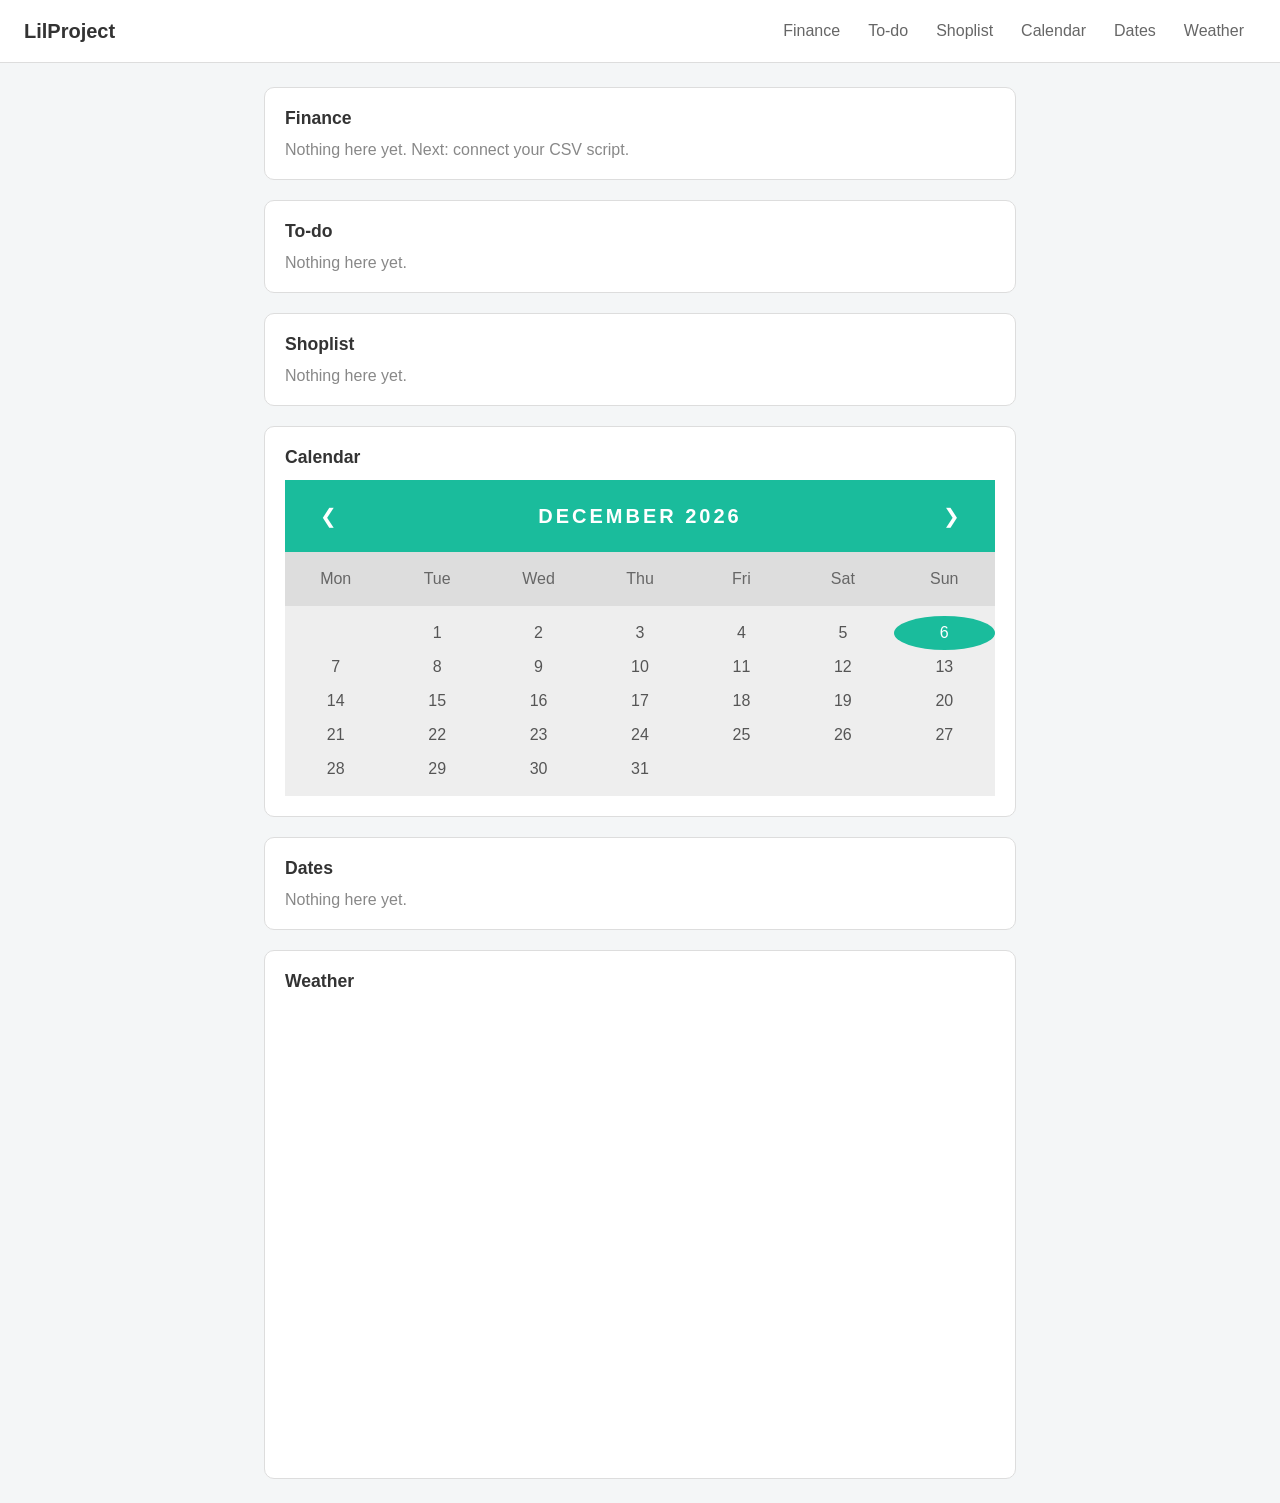
==== index.html @ 0651d8c3 "Add files via upload" ====
<!DOCTYPE html>
<html lang="en">
<head>
    <meta charset="UTF-8">
    <meta name="viewport" content="width=device-width, initial-scale=1">
    <link rel="stylesheet" href="style.css">
    <title>LilProject</title>
</head>
<body>
    <header>
        <h1>LilProject</h1>
        <nav>
            <a href="#finance">Finance</a>
            <a href="#todo">To-do</a>
            <a href="#shoplist">Shoplist</a>
            <a href="#calendar">Calendar</a>
            <a href="#dates">Dates</a>
            <a href="#weather">Weather</a>
        </nav>
    </header>

    <main>
        <section id="finance">
            <h2>Finance</h2>
            <p class="empty">Nothing here yet. Next: connect your CSV script.</p>
        </section>

        <section id="todo">
            <h2>To-do</h2>
            <p class="empty">Nothing here yet.</p>
        </section>

        <section id="shoplist">
            <h2>Shoplist</h2>
            <p class="empty">Nothing here yet.</p>
        </section>

        <section id="calendar">
            <h2>Calendar</h2>
            <div class="month">
                <button id="prev" aria-label="Previous month">&#10094;</button>
                <h3 id="month-title"></h3>
                <button id="next" aria-label="Next month">&#10095;</button>
            </div>
            <ul class="weekdays">
                <li>Mon</li><li>Tue</li><li>Wed</li><li>Thu</li><li>Fri</li><li>Sat</li><li>Sun</li>
            </ul>
            <ul class="days" id="days"></ul>
        </section>

        <section id="dates">
            <h2>Dates</h2>
            <p class="empty">Nothing here yet.</p>
        </section>

        <section id="weather">
            <h2>Weather</h2>
            <iframe
                title="Windy weather map"
                src="https://embed.windy.com/embed2.html?lat=50.10&lon=14.52&detailLat=50.10&detailLon=14.52&zoom=8&level=surface&overlay=temp&product=ecmwf&menu=&message=true&marker=true&calendar=now&type=map&location=coordinates&detail=true&metricWind=km%2Fh&metricTemp=%C2%B0C"
                loading="lazy">
            </iframe>
        </section>
    </main>

    <script src="script.js"></script>
</body>
</html>
---- style.css ----
#weather iframe {
    width: 100%;
    height: 450px;
    border: 0;
    border-radius: 8px;
}

* { box-sizing: border-box; }

body {
    margin: 0;
    font-family: Verdana, sans-serif;
    background: #f4f6f7;
    color: #333;
}

ul { list-style-type: none; }

/* Header and navigation */
header {
    display: flex;
    flex-wrap: wrap;
    align-items: center;
    justify-content: space-between;
    gap: 12px;
    padding: 16px 24px;
    background: #fff;
    border-bottom: 1px solid #ddd;
}
header h1 { margin: 0; font-size: 1.25rem; }
nav { display: flex; flex-wrap: wrap; gap: 4px; }
nav a {
    padding: 6px 12px;
    border-radius: 6px;
    color: #666;
    text-decoration: none;
}
nav a:hover { background: #e8f8f5; color: #138d75; }
nav a:focus-visible { outline: 2px solid #1abc9c; outline-offset: 2px; }

/* Sections */
main {
    max-width: 800px;
    margin: 0 auto;
    padding: 24px;
    display: grid;
    gap: 20px;
}
section {
    background: #fff;
    border: 1px solid #ddd;
    border-radius: 10px;
    padding: 20px;
}
section h2 { margin: 0 0 12px; font-size: 1.1rem; }
.empty { margin: 0; color: #888; }

/* Calendar header */
.month {
    display: flex;
    align-items: center;
    justify-content: space-between;
    padding: 20px 25px;
    background: #1abc9c;
    color: white;
}
.month h3 {
    margin: 0;
    font-size: 20px;
    letter-spacing: 3px;
    text-transform: uppercase;
}
.month button {
    background: none;
    border: 0;
    color: white;
    font-size: 20px;
    cursor: pointer;
    padding: 4px 10px;
}
.month button:focus-visible { outline: 2px solid white; }

/* Weekdays and days (7-column grid) */
.weekdays, .days {
    display: grid;
    grid-template-columns: repeat(7, 1fr);
    margin: 0;
    padding: 10px 0;
}
.weekdays { background: #ddd; color: #666; }
.days { background: #eee; color: #555; }
.weekdays li, .days li {
    text-align: center;
    padding: 8px 0;
}
.days li.active {
    background: #1abc9c;
    color: white;
    border-radius: 50%;
}

/* Weather */
#weather iframe {
    width: 100%;
    height: 450px;
    border: 0;
    border-radius: 8px;
}
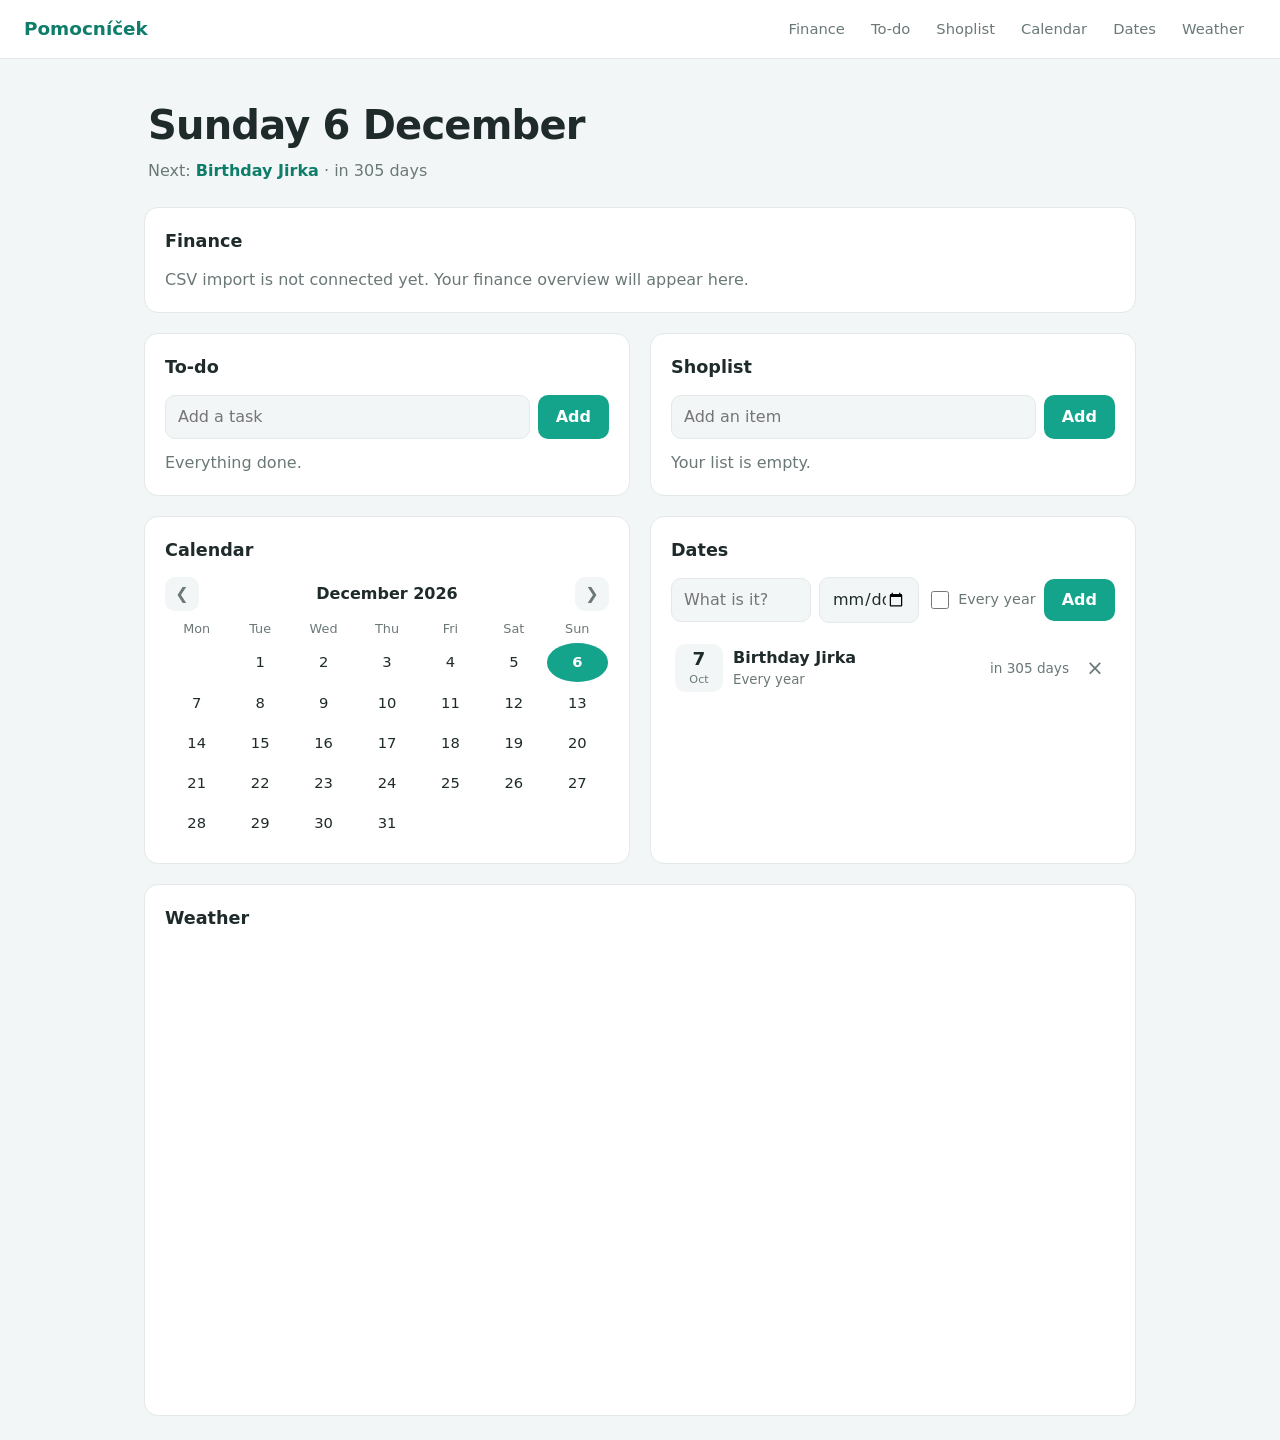
==== commit 51fd0c77: "Add files via upload" ====
--- a/index.html
+++ b/index.html
@@ -3,15 +3,27 @@
 <head>
     <meta charset="UTF-8">
     <meta name="viewport" content="width=device-width, initial-scale=1">
+    <meta name="color-scheme" content="light dark">
     <link rel="stylesheet" href="style.css">
-    <title>LilProject</title>
+      <!-- Browser tab icon (favicon) -->
+    <link rel="icon" type="image/png" sizes="32x32" href="/favicon-32x32.png">
+    <link rel="icon" type="image/png" sizes="16x16" href="/favicon-16x16.png">
+    <link rel="shortcut icon" href="/favicon.ico">
+
+    <!-- iPhone "Add to Home Screen" icon -->
+    <link rel="apple-touch-icon" sizes="180x180" href="/apple-touch-icon.png">
+
+    <!-- Optional: name shown under the icon on iPhone -->
+    <meta name="apple-mobile-web-app-title" content="My Site">
+    <meta name="theme-color" content="#ffffff">
+    <title>Pomocníček</title>
 </head>
 <body>
-    <header>
-        <h1>LilProject</h1>
-        <nav>
+    <header class="topbar">
+        <a class="brand" href="#top">Pomocníček</a>
+        <nav aria-label="Sections">
             <a href="#finance">Finance</a>
-            <a href="#todo">To-do</a>
+            <a href="#todolist">To-do</a>
             <a href="#shoplist">Shoplist</a>
             <a href="#calendar">Calendar</a>
             <a href="#dates">Dates</a>
@@ -19,28 +31,43 @@
         </nav>
     </header>
 
-    <main>
-        <section id="finance">
-            <h2>Finance</h2>
-            <p class="empty">Nothing here yet. Next: connect your CSV script.</p>
+    <main id="top">
+        <section class="hero wide" aria-live="polite">
+            <p class="hero-date" id="hero-date"></p>
+            <p class="hero-next" id="hero-next"></p>
         </section>
 
-        <section id="todo">
-            <h2>To-do</h2>
-            <p class="empty">Nothing here yet.</p>
+        <section class="card wide" id="finance">
+            <h2>Finance</h2>
+            <p class="empty">CSV import is not connected yet. Your finance overview will appear here.</p>
         </section>
 
-        <section id="shoplist">
-            <h2>Shoplist</h2>
-            <p class="empty">Nothing here yet.</p>
+        <section class="card" id="todolist">
+            <h2>To-do <small class="count" id="todo-count"></small></h2>
+            <form class="add" id="todo-form">
+                <input id="todo-input" type="text" placeholder="Add a task" aria-label="New task" autocomplete="off">
+                <button type="submit">Add</button>
+            </form>
+            <ul class="items" id="todo-items"></ul>
+            <p class="empty" id="todo-empty">Everything done.</p>
         </section>
 
-        <section id="calendar">
+        <section class="card" id="shoplist">
+            <h2>Shoplist <small class="count" id="shop-count"></small></h2>
+            <form class="add" id="shop-form">
+                <input id="shop-input" type="text" placeholder="Add an item" aria-label="New shopping item" autocomplete="off">
+                <button type="submit">Add</button>
+            </form>
+            <ul class="items" id="shop-items"></ul>
+            <p class="empty" id="shop-empty">Your list is empty.</p>
+        </section>
+
+        <section class="card" id="calendar">
             <h2>Calendar</h2>
             <div class="month">
-                <button id="prev" aria-label="Previous month">&#10094;</button>
+                <button id="prev" type="button" aria-label="Previous month">&#10094;</button>
                 <h3 id="month-title"></h3>
-                <button id="next" aria-label="Next month">&#10095;</button>
+                <button id="next" type="button" aria-label="Next month">&#10095;</button>
             </div>
             <ul class="weekdays">
                 <li>Mon</li><li>Tue</li><li>Wed</li><li>Thu</li><li>Fri</li><li>Sat</li><li>Sun</li>
@@ -48,12 +75,19 @@
             <ul class="days" id="days"></ul>
         </section>
 
-        <section id="dates">
+        <section class="card" id="dates">
             <h2>Dates</h2>
-            <p class="empty">Nothing here yet.</p>
+            <form class="add wrap" id="dates-form">
+                <input id="dates-title" type="text" placeholder="What is it?" aria-label="Date title" autocomplete="off">
+                <input id="dates-date" type="date" aria-label="Date" required>
+                <label class="yearly"><input id="dates-yearly" type="checkbox"> Every year</label>
+                <button type="submit">Add</button>
+            </form>
+            <ul class="items" id="dates-items"></ul>
+            <p class="empty" id="dates-empty">No dates saved yet.</p>
         </section>
 
-        <section id="weather">
+        <section class="card wide" id="weather">
             <h2>Weather</h2>
             <iframe
                 title="Windy weather map"
@@ -65,4 +99,4 @@
 
     <script src="script.js"></script>
 </body>
-</html>+</html>
--- a/style.css
+++ b/style.css
@@ -1,108 +1,191 @@
-#weather iframe {
-    width: 100%;
-    height: 450px;
-    border: 0;
-    border-radius: 8px;
+:root {
+    --bg: #f3f6f6;
+    --card: #ffffff;
+    --line: #e3e8e8;
+    --text: #1f2a2a;
+    --muted: #6b7878;
+    --accent: #14a38b;
+    --accent-dark: #0e7d6a;
+    --accent-soft: #e4f6f2;
+    --danger: #c0392b;
+    --danger-soft: #fdecea;
+    --radius: 14px;
+}
+@media (prefers-color-scheme: dark) {
+    :root {
+        --bg: #111716;
+        --card: #1a2221;
+        --line: #2b3736;
+        --text: #e6eeee;
+        --muted: #92a3a2;
+        --accent: #2dc4aa;
+        --accent-dark: #4fd6bf;
+        --accent-soft: #17332f;
+        --danger: #ff7a6b;
+        --danger-soft: #3a1f1c;
+    }
 }
 
 * { box-sizing: border-box; }
-
+html { scroll-behavior: smooth; scroll-padding-top: 76px; }
 body {
     margin: 0;
-    font-family: Verdana, sans-serif;
-    background: #f4f6f7;
-    color: #333;
+    font-family: ui-sans-serif, system-ui, -apple-system, "Segoe UI", Roboto, sans-serif;
+    line-height: 1.5;
+    background: var(--bg);
+    color: var(--text);
 }
+@media (prefers-reduced-motion: reduce) { html { scroll-behavior: auto; } }
+ul { list-style: none; margin: 0; padding: 0; }
+button, input { font: inherit; color: inherit; }
+:focus-visible { outline: 2px solid var(--accent); outline-offset: 2px; }
 
-ul { list-style-type: none; }
-
-/* Header and navigation */
-header {
+/* Top bar */
+.topbar {
+    position: sticky;
+    top: 0;
+    z-index: 10;
     display: flex;
     flex-wrap: wrap;
     align-items: center;
     justify-content: space-between;
-    gap: 12px;
-    padding: 16px 24px;
-    background: #fff;
-    border-bottom: 1px solid #ddd;
+    gap: 8px 16px;
+    padding: 12px 24px;
+    background: var(--card);
+    border-bottom: 1px solid var(--line);
 }
-header h1 { margin: 0; font-size: 1.25rem; }
-nav { display: flex; flex-wrap: wrap; gap: 4px; }
-nav a {
-    padding: 6px 12px;
-    border-radius: 6px;
-    color: #666;
-    text-decoration: none;
-}
-nav a:hover { background: #e8f8f5; color: #138d75; }
-nav a:focus-visible { outline: 2px solid #1abc9c; outline-offset: 2px; }
+.brand { font-weight: 700; font-size: 1.15rem; color: var(--accent-dark); text-decoration: none; }
+nav { display: flex; flex-wrap: wrap; gap: 2px; }
+nav a { padding: 6px 12px; border-radius: 8px; color: var(--muted); text-decoration: none; font-size: 0.92rem; }
+nav a:hover { background: var(--accent-soft); color: var(--accent-dark); }
 
-/* Sections */
+/* Layout */
 main {
-    max-width: 800px;
+    max-width: 1040px;
     margin: 0 auto;
     padding: 24px;
     display: grid;
+    grid-template-columns: repeat(2, minmax(0, 1fr));
     gap: 20px;
 }
-section {
-    background: #fff;
-    border: 1px solid #ddd;
+.wide { grid-column: 1 / -1; }
+@media (max-width: 760px) {
+    main { grid-template-columns: minmax(0, 1fr); padding: 16px; }
+    .topbar { padding: 12px 16px; }
+}
+
+/* Hero */
+.hero { padding: 12px 4px 4px; }
+.hero-date { margin: 0; font-size: clamp(1.7rem, 4vw, 2.5rem); font-weight: 700; letter-spacing: -0.02em; }
+.hero-next { margin: 4px 0 0; color: var(--muted); }
+.hero-next strong { color: var(--accent-dark); }
+
+/* Cards */
+.card { background: var(--card); border: 1px solid var(--line); border-radius: var(--radius); padding: 20px; }
+.card h2 { margin: 0 0 14px; font-size: 1.1rem; display: flex; align-items: baseline; gap: 8px; }
+.count { color: var(--muted); font-weight: 400; font-size: 0.85rem; }
+.empty { margin: 0; color: var(--muted); }
+.empty[hidden] { display: none; }
+
+/* Add forms */
+.add { display: flex; gap: 8px; margin-bottom: 12px; }
+.add.wrap { flex-wrap: wrap; align-items: center; }
+.add input[type="text"], .add input[type="date"] {
+    flex: 1;
+    min-width: 0;
+    padding: 9px 12px;
+    background: var(--bg);
+    border: 1px solid var(--line);
     border-radius: 10px;
-    padding: 20px;
 }
-section h2 { margin: 0 0 12px; font-size: 1.1rem; }
-.empty { margin: 0; color: #888; }
+.add.wrap input[type="text"] { min-width: 140px; }
+.add button {
+    padding: 9px 18px;
+    font-weight: 600;
+    color: #fff;
+    background: var(--accent);
+    border: 0;
+    border-radius: 10px;
+    cursor: pointer;
+}
+.add button:hover { background: var(--accent-dark); }
+.yearly { display: flex; align-items: center; gap: 6px; color: var(--muted); font-size: 0.9rem; }
 
-/* Calendar header */
-.month {
+/* Lists (to-do, shoplist, dates) */
+.items li {
     display: flex;
     align-items: center;
-    justify-content: space-between;
-    padding: 20px 25px;
-    background: #1abc9c;
-    color: white;
+    gap: 10px;
+    padding: 9px 4px;
+    border-bottom: 1px solid var(--line);
 }
-.month h3 {
-    margin: 0;
-    font-size: 20px;
-    letter-spacing: 3px;
-    text-transform: uppercase;
-}
-.month button {
+.items li:last-child { border-bottom: 0; }
+.items label { flex: 1; display: flex; align-items: center; gap: 10px; cursor: pointer; min-width: 0; overflow-wrap: anywhere; }
+.items input[type="checkbox"], .yearly input { accent-color: var(--accent); width: 18px; height: 18px; }
+.items li.done span { color: var(--muted); text-decoration: line-through; }
+.del {
+    width: 32px;
+    height: 32px;
+    flex: none;
+    font-size: 1.3rem;
+    line-height: 1;
+    color: var(--muted);
     background: none;
     border: 0;
-    color: white;
-    font-size: 20px;
+    border-radius: 8px;
     cursor: pointer;
-    padding: 4px 10px;
 }
-.month button:focus-visible { outline: 2px solid white; }
+.del:hover { color: var(--danger); background: var(--danger-soft); }
 
-/* Weekdays and days (7-column grid) */
-.weekdays, .days {
-    display: grid;
-    grid-template-columns: repeat(7, 1fr);
-    margin: 0;
-    padding: 10px 0;
+/* Dates */
+.chip {
+    flex: none;
+    width: 48px;
+    padding: 4px 0;
+    text-align: center;
+    line-height: 1.15;
+    background: var(--bg);
+    border-radius: 10px;
 }
-.weekdays { background: #ddd; color: #666; }
-.days { background: #eee; color: #555; }
-.weekdays li, .days li {
-    text-align: center;
-    padding: 8px 0;
+.chip b { display: block; font-size: 1.15rem; }
+.chip span { font-size: 0.7rem; color: var(--muted); }
+.info { flex: 1; display: grid; min-width: 0; overflow-wrap: anywhere; }
+.info small { color: var(--muted); }
+.badge { font-size: 0.85rem; color: var(--muted); white-space: nowrap; }
+.items li.soon { background: var(--accent-soft); border-radius: 10px; padding-inline: 10px; }
+.items li.soon .badge { color: var(--accent-dark); font-weight: 700; }
+.items li.soon .chip { background: var(--card); }
+.items li.past { opacity: 0.55; }
+
+/* Calendar */
+.month { display: flex; align-items: center; justify-content: space-between; margin-bottom: 8px; }
+.month h3 { margin: 0; font-size: 1rem; }
+.month button {
+    width: 34px;
+    height: 34px;
+    color: var(--muted);
+    background: var(--bg);
+    border: 0;
+    border-radius: 10px;
+    cursor: pointer;
 }
-.days li.active {
-    background: #1abc9c;
-    color: white;
+.month button:hover { color: var(--accent-dark); background: var(--accent-soft); }
+.weekdays, .days { display: grid; grid-template-columns: repeat(7, 1fr); text-align: center; }
+.weekdays { color: var(--muted); font-size: 0.8rem; padding-bottom: 4px; }
+.days li { position: relative; padding: 8px 0; margin: 1px; border-radius: 50%; font-size: 0.92rem; }
+.days li.active { background: var(--accent); color: #fff; font-weight: 700; }
+.days li.has::after {
+    content: "";
+    position: absolute;
+    left: 50%;
+    bottom: 3px;
+    width: 5px;
+    height: 5px;
+    margin-left: -2.5px;
     border-radius: 50%;
+    background: var(--accent);
 }
+.days li.active.has::after { background: #fff; }
 
 /* Weather */
-#weather iframe {
-    width: 100%;
-    height: 450px;
-    border: 0;
-    border-radius: 8px;
-}+#weather iframe { display: block; width: 100%; height: 450px; border: 0; border-radius: 10px; }
